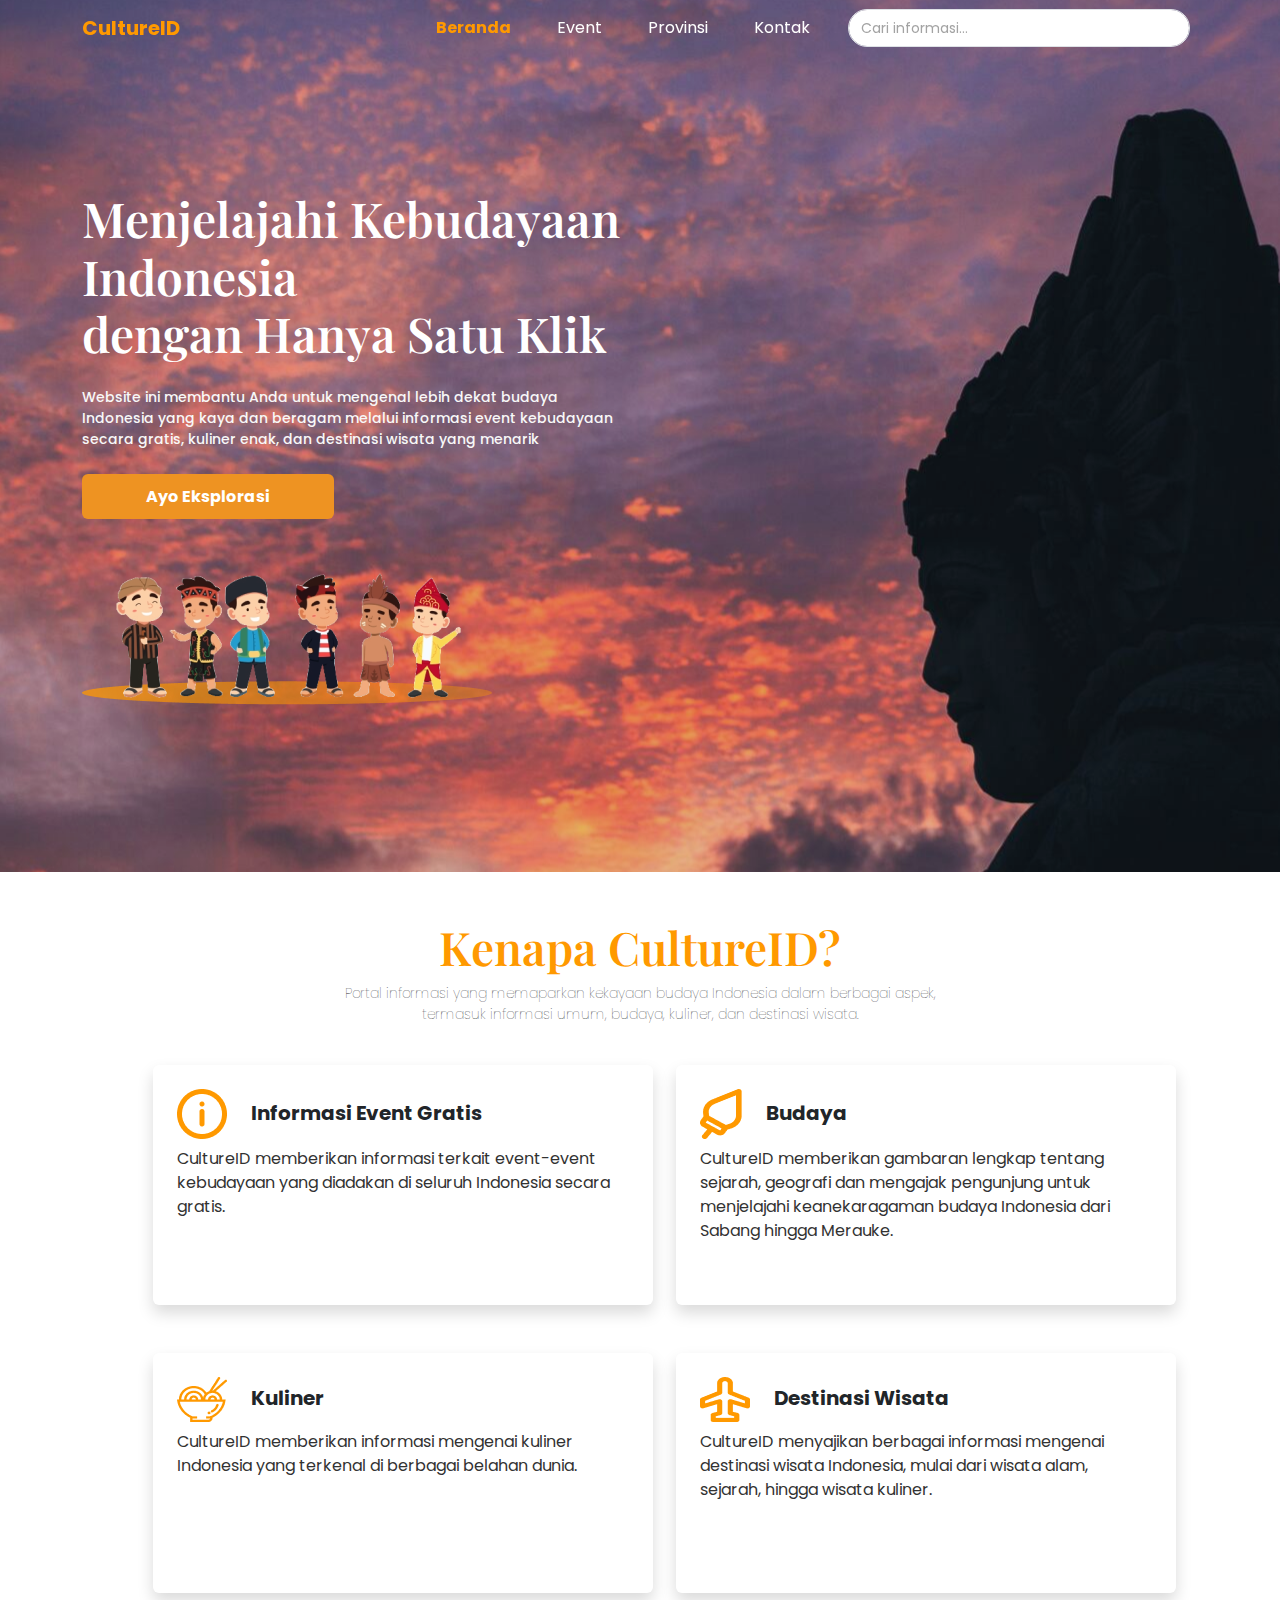
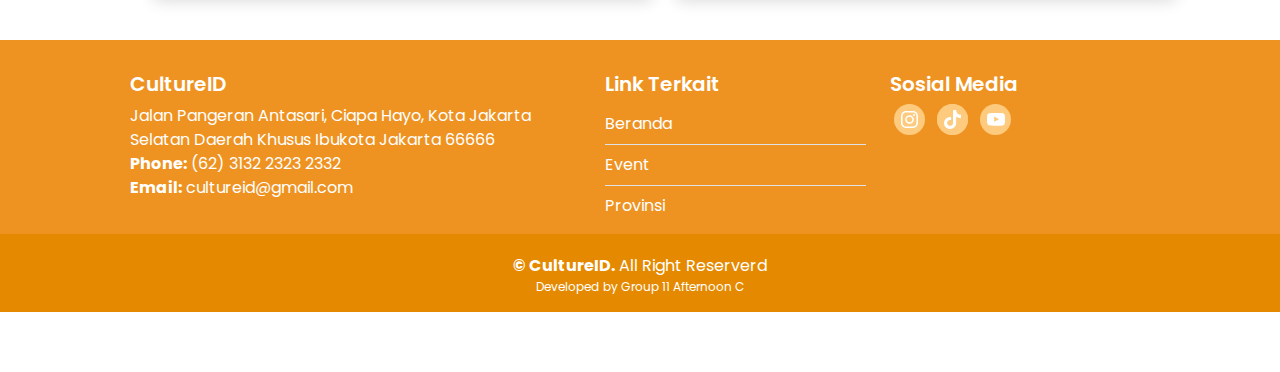
==== index.html @ 1897ec58 "edit sedikit di beranda" ====
<!DOCTYPE html>
<html lang="en">

<head>
    <meta charset="UTF-8">
    <meta name="viewport" content="width=device-width, initial-scale=1.0">
    <link rel="stylesheet" href="assets/css/bootstrap.min.css">
    <link rel="stylesheet" href="assets/css/style.css">
    <link href="https://fonts.googleapis.com/css2?family=Poppins:wght@300;400;600;700&display=swap" rel="stylesheet">
    <link href="https://fonts.googleapis.com/css2?family=Playfair+Display:wght@400;500;600;700&display=swap"
        rel="stylesheet">
    <title>CultureID</title>
</head>

<body>
    <!-- Navbar -->
    <nav class="navbar navbar-expand-lg fixed-top">
        <div class="container">
            <a class="navbar-brand" href="#">CultureID</a>
            <button class="navbar-toggler" type="button" data-bs-toggle="collapse"
                data-bs-target="#navbarSupportedContent" aria-controls="navbarSupportedContent" aria-expanded="false"
                aria-label="Toggle navigation">
                <span class="navbar-toggler-icon"></span>
            </button>
            <div class="collapse navbar-collapse" id="navbarSupportedContent">
                <ul class="navbar-nav ms-auto mb-2 mb-lg-0">
                    <li class="nav-item beranda">
                        <a class="nav-link active" href="index.html">Beranda</a>
                    </li>
                    <li class="nav-item beranda">
                        <a class="nav-link" href="event.html">Event</a>
                    </li>
                    <li class="nav-item beranda">
                        <a class="nav-link" href="provinsi.html">Provinsi</a>
                    </li>
                    <li class="nav-item beranda">
                        <a class="nav-link" href="kontak.html">Kontak</a>
                    </li>
                </ul>
                <form class="d-flex" role="search">
                    <input class="form-control search me-2" type="search" placeholder="Cari informasi..."
                        aria-label="Search">
                </form>
            </div>
        </div>
    </nav>
    <!-- Navbar -->

    <!-- Header -->
    <header>
        <div class="container">
            <div class="row">
                <div class="col-md-8">
                    <h1 class="mb-4">Menjelajahi Kebudayaan Indonesia<br>dengan Hanya Satu Klik</h1>
                    <p class="mb-4">Website ini membantu Anda untuk mengenal lebih dekat budaya<br>Indonesia yang kaya
                        dan beragam
                        melalui informasi event kebudayaan<br>secara gratis, kuliner enak, dan destinasi wisata yang
                        menarik
                    </p>
                    <a href="provinsi.html" class="btn btn-eksplorasi">Ayo Eksplorasi</a>
                </div>
            </div>
            <div class="row mt-5">
                <div class="col">
                    <img src="assets/images/vector.png">
                </div>
            </div>
        </div>
    </header>
    <!-- Header -->

    <!-- Isi kontennya -->
    <section class="content">
        <div class="container mt-5">
            <div class="row">
                <div class="col text-center">
                    <h1>Kenapa CultureID?</h1>
                    <p>Portal informasi yang memaparkan kekayaan budaya Indonesia dalam berbagai aspek,<br>
                        termasuk informasi umum, budaya, kuliner, dan destinasi wisata.</p>
                </div>
            </div>
            <div class="row justify-content-center">
                <div class="col-md-5 m-4">
                    <div class="card p-4 shadow border-0">
                        <h5>
                            <img class="me-4" src="assets/images/ic_info.png" alt="" /><b>Informasi Event Gratis</b>
                        </h5>
                        <p>CultureID memberikan informasi terkait event-event kebudayaan yang diadakan di seluruh
                            Indonesia secara gratis.</p>
                    </div>
                </div>
                <div class="col-md-5 m-4">
                    <div class="card p-4 shadow border-0">
                        <h5>
                            <img class="me-4" src="assets/images/ic_budaya.png" alt="" /><b>Budaya</b>
                        </h5>
                        <p>CultureID memberikan gambaran lengkap tentang sejarah, geografi dan mengajak pengunjung untuk
                            menjelajahi keanekaragaman budaya Indonesia dari Sabang hingga Merauke.</p>
                    </div>
                </div>
                <div class="col-md-5 m-4">
                    <div class="card p-4 shadow border-0">
                        <h5>
                            <img class="me-4" src="assets/images/ic_kuliner.png" alt="" /><b>Kuliner</b>
                        </h5>
                        <p>CultureID memberikan informasi mengenai kuliner Indonesia yang terkenal di berbagai belahan
                            dunia.</p>
                    </div>
                </div>
                <div class="col-md-5 m-4">
                    <div class="card p-4 shadow border-0">
                        <h5>
                            <img class="me-4" src="assets/images/ic_destinasi.png" /><b>Destinasi Wisata</b>
                        </h5>
                        <p>CultureID menyajikan berbagai informasi mengenai destinasi wisata Indonesia, mulai dari
                            wisata alam, sejarah, hingga wisata kuliner.</p>
                    </div>
                </div>
            </div>
    </section>
    <!-- Isi kontennya -->


    <!-- Footer -->
    <footer>
        <div class="container pb-2">
            <div class="row justify-content-center">
                <div class="col-md-5">
                    <h5 class="fw-semibold">CultureID</h5>
                    <p class="mb-0">Jalan Pangeran Antasari, Ciapa Hayo, Kota Jakarta Selatan Daerah Khusus Ibukota
                        Jakarta 66666
                    </p>
                    <p class="mb-0"><span class="fw-bold">Phone:</span> (62) 3132 2323 2332</p>
                    <p><span class="fw-bold">Email:</span> cultureid@gmail.com</p>
                </div>
                <div class="col-md-3">
                    <h5 class="fw-semibold">Link Terkait</h5>
                    <ul class="navbar-nav">
                        <li class="border-bottom">
                            <a class="nav-link" href="index.html">Beranda</a>
                        </li>
                        <li class="border-bottom">
                            <a class="nav-link" href="event.html">Event</a>
                        </li>
                        <li>
                            <a class="nav-link" href="provinsi.html">Provinsi</a>
                        </li>
                    </ul>
                </div>
                <div class="col-md-3">
                    <h5 class="fw-semibold">Sosial Media</h5>
                    <a href="https://instagram.com/instagram" target="_blank" class="mx-1"><img
                            src="assets/images/ic_instagram.svg" alt=""></a>
                    <a href="https://www.tiktok.com/@tiktok?lang=id-ID" target="_blank" class="mx-1"><img
                            src="assets/images/ic_tiktok.svg" alt=""></a>
                    <a href="https://www.youtube.com/@YouTube" target="_blank" class="mx-1"><img
                            src="assets/images/ic_youtube.svg" alt=""></a>
                </div>
            </div>
        </div>
        <div class="copyright">
            <p class="mb-0"><strong>&copy; CultureID.</strong> All Right Reserverd</p>
            <p class="mb-0" style="font-size: 12px;">Developed by Group 11 Afternoon C</p>
        </div>
    </footer>
    <!-- Footer -->


    <script src="assets/js/index.js"></script>
    <script src="assets/js/bootstrap.bundle.min.js"></script>
</body>

</html>
---- assets/css/style.css ----
* {
    font-family: 'Poppins', sans-serif;
}

header {
    background-image: url('../images/background.jpg');
    min-height: 100vh;
    padding: 250px 0 165px;
    margin-top: -60px;
}

header h1 {
    font-family: 'Playfair Display', serif;
    color: #ffffff;
    font-weight: 600;
    font-size: 48px;
}
header p {
    font-size: 14px;
    color: #f8f8f8;
    font-weight: 500;
}

header .btn-eksplorasi {
    background-color: #EE9322;
    width: 252px;
    height: 45px;
    padding: 10px 0;
    color: #FFFFFF;
    font-weight: bold;
}

header .btn-eksplorasi:hover {
    background-color: #e67e00;
    color: #FFFFFF;
}

.content h1 {
    font-family: 'Playfair Display', serif;
    color: #FF9900;
    font-weight: 600;
    font-size: 46px;
}

.content p {
    font-size: 14px;
    font-weight: lighter;
}

.card {
    width: 500px;
    height: 240px;
}
.card p {
    color: #323232;
    font-size: 16px;
    font-weight: 400;
}
.navbar-brand {
    color: #FF9900;
    font-weight: bold;
}

.nav-item {
    margin-right: 30px;
}

.nav-item a {
    color: #202020;
}

.nav-item.beranda a {
    color: #ffffff;
}

.navbar-nav .nav-item a.active {
    color: #FF9900 !important;
    font-weight: bold;
}

.search {
    border-radius: 50px;
}

.form-control::placeholder {
    font-size: 14px;
    font-weight: light;
    color: #A3A3A3;
}

.content {
    min-height: 80vh;
}

footer {
    background-color: #EE9322;
    color: #FFF;
    padding-top: 32px;
}

.copyright {
    text-align: center;
    height: 78px;
    background-color: #E58A00;
    color: #FFF;
    padding: 20px 0;
}

.btn-kirim {
    background-color: #FF9900;
    color: #FFF;
    border-radius: 4px;
    height: 40px;
}

.btn-kirim:hover {
    background-color: rgb(240, 144, 0);
    color: #FFF;
}
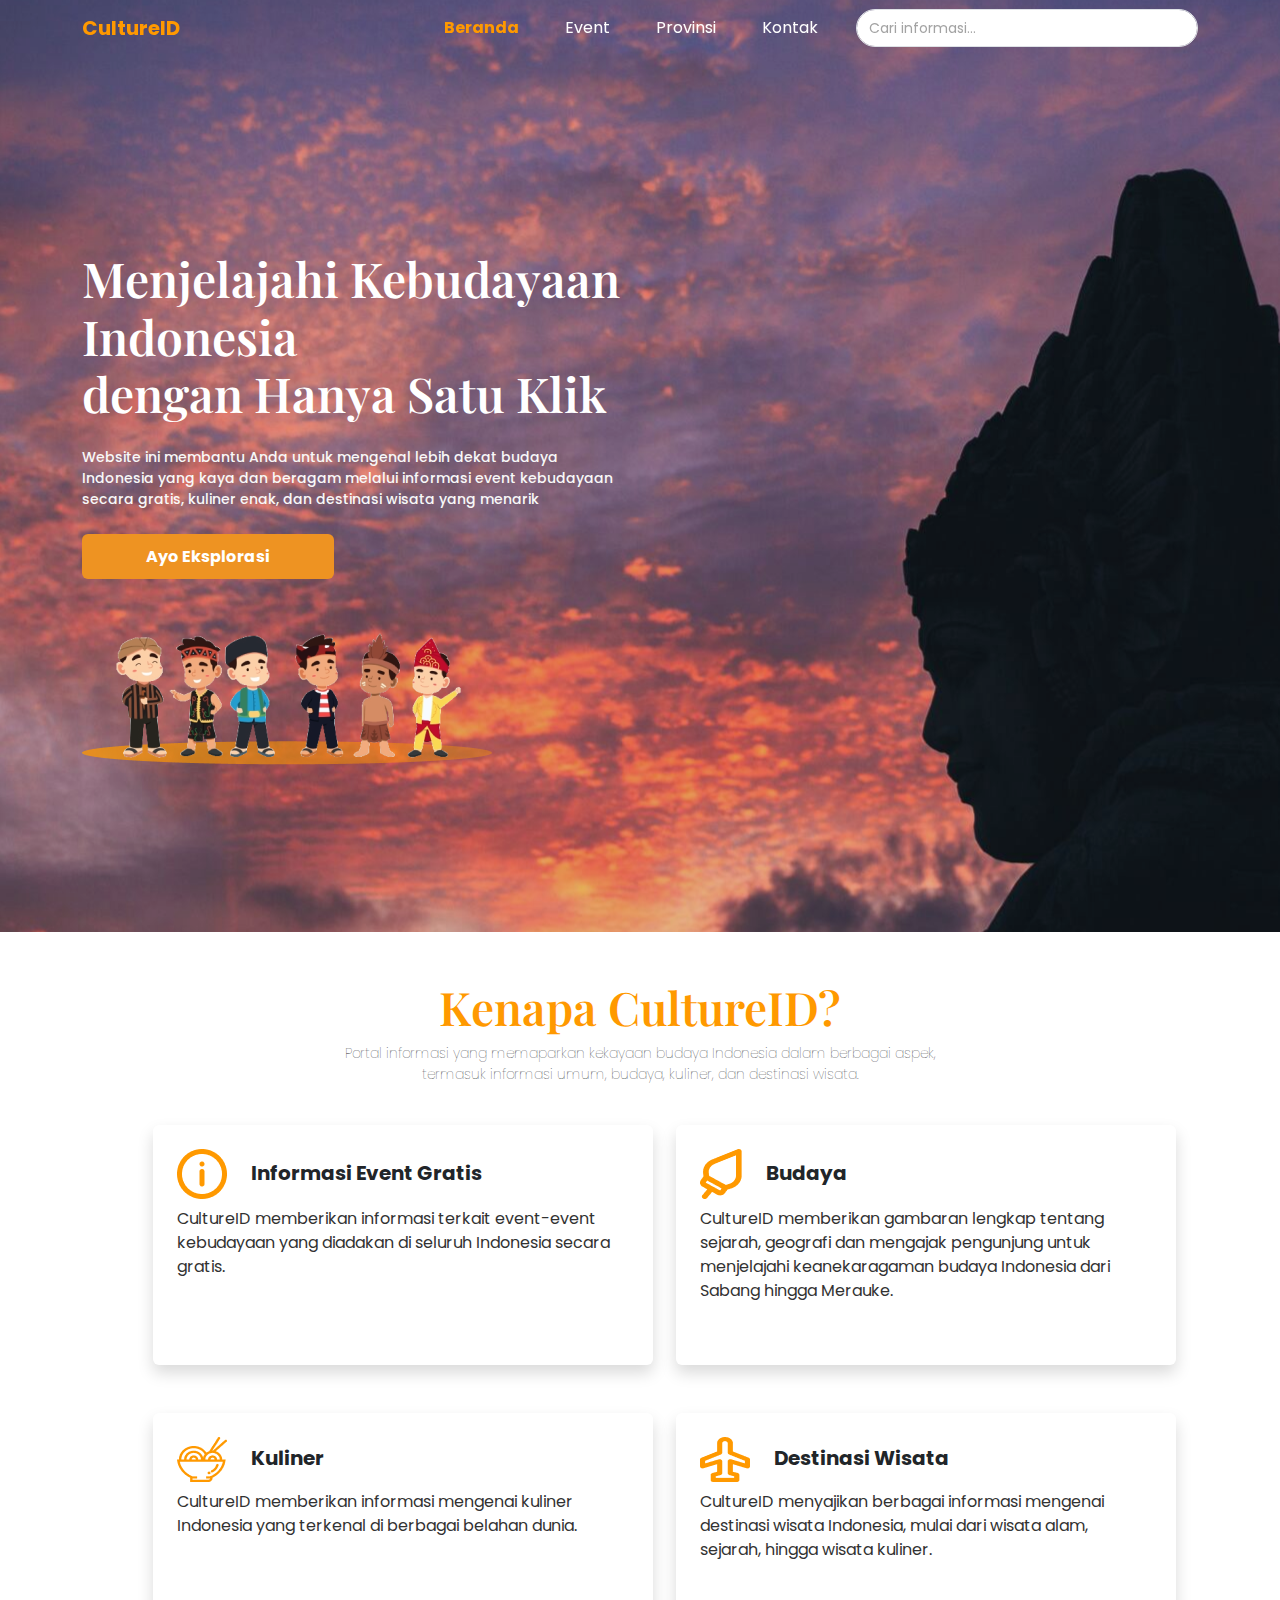
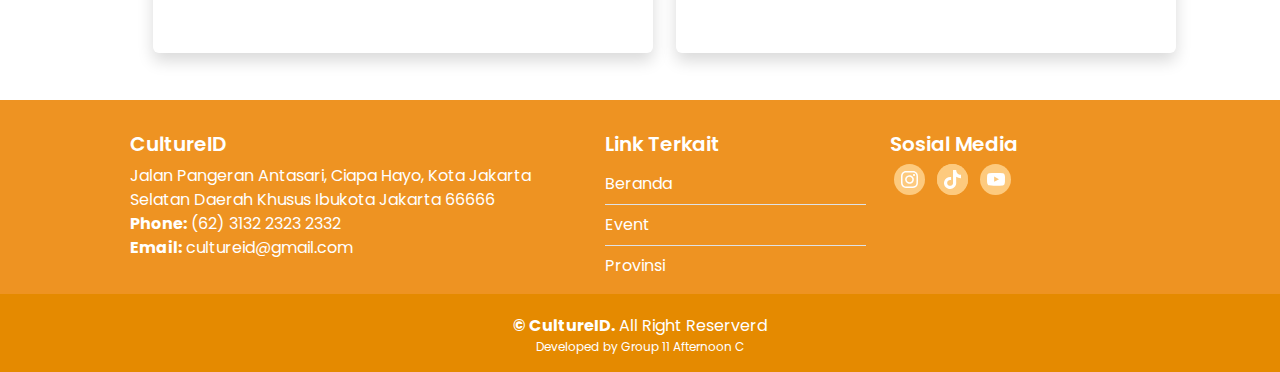
==== commit 81b76dd7: "feat: add provinsi page" ====
--- a/index.html
+++ b/index.html
@@ -38,7 +38,7 @@
                     </li>
                 </ul>
                 <form class="d-flex" role="search">
-                    <input class="form-control search me-2" type="search" placeholder="Cari informasi..."
+                    <input class="form-control search" type="search" placeholder="Cari informasi..."
                         aria-label="Search">
                 </form>
             </div>
@@ -170,4 +170,4 @@
     <script src="assets/js/bootstrap.bundle.min.js"></script>
 </body>
 
-</html>+</html>
--- a/assets/css/style.css
+++ b/assets/css/style.css
@@ -6,7 +6,6 @@
     background-image: url('../images/background.jpg');
     min-height: 100vh;
     padding: 250px 0 165px;
-    margin-top: -60px;
 }
 
 header h1 {
@@ -116,4 +115,4 @@
 .btn-kirim:hover {
     background-color: rgb(240, 144, 0);
     color: #FFF;
-}+}
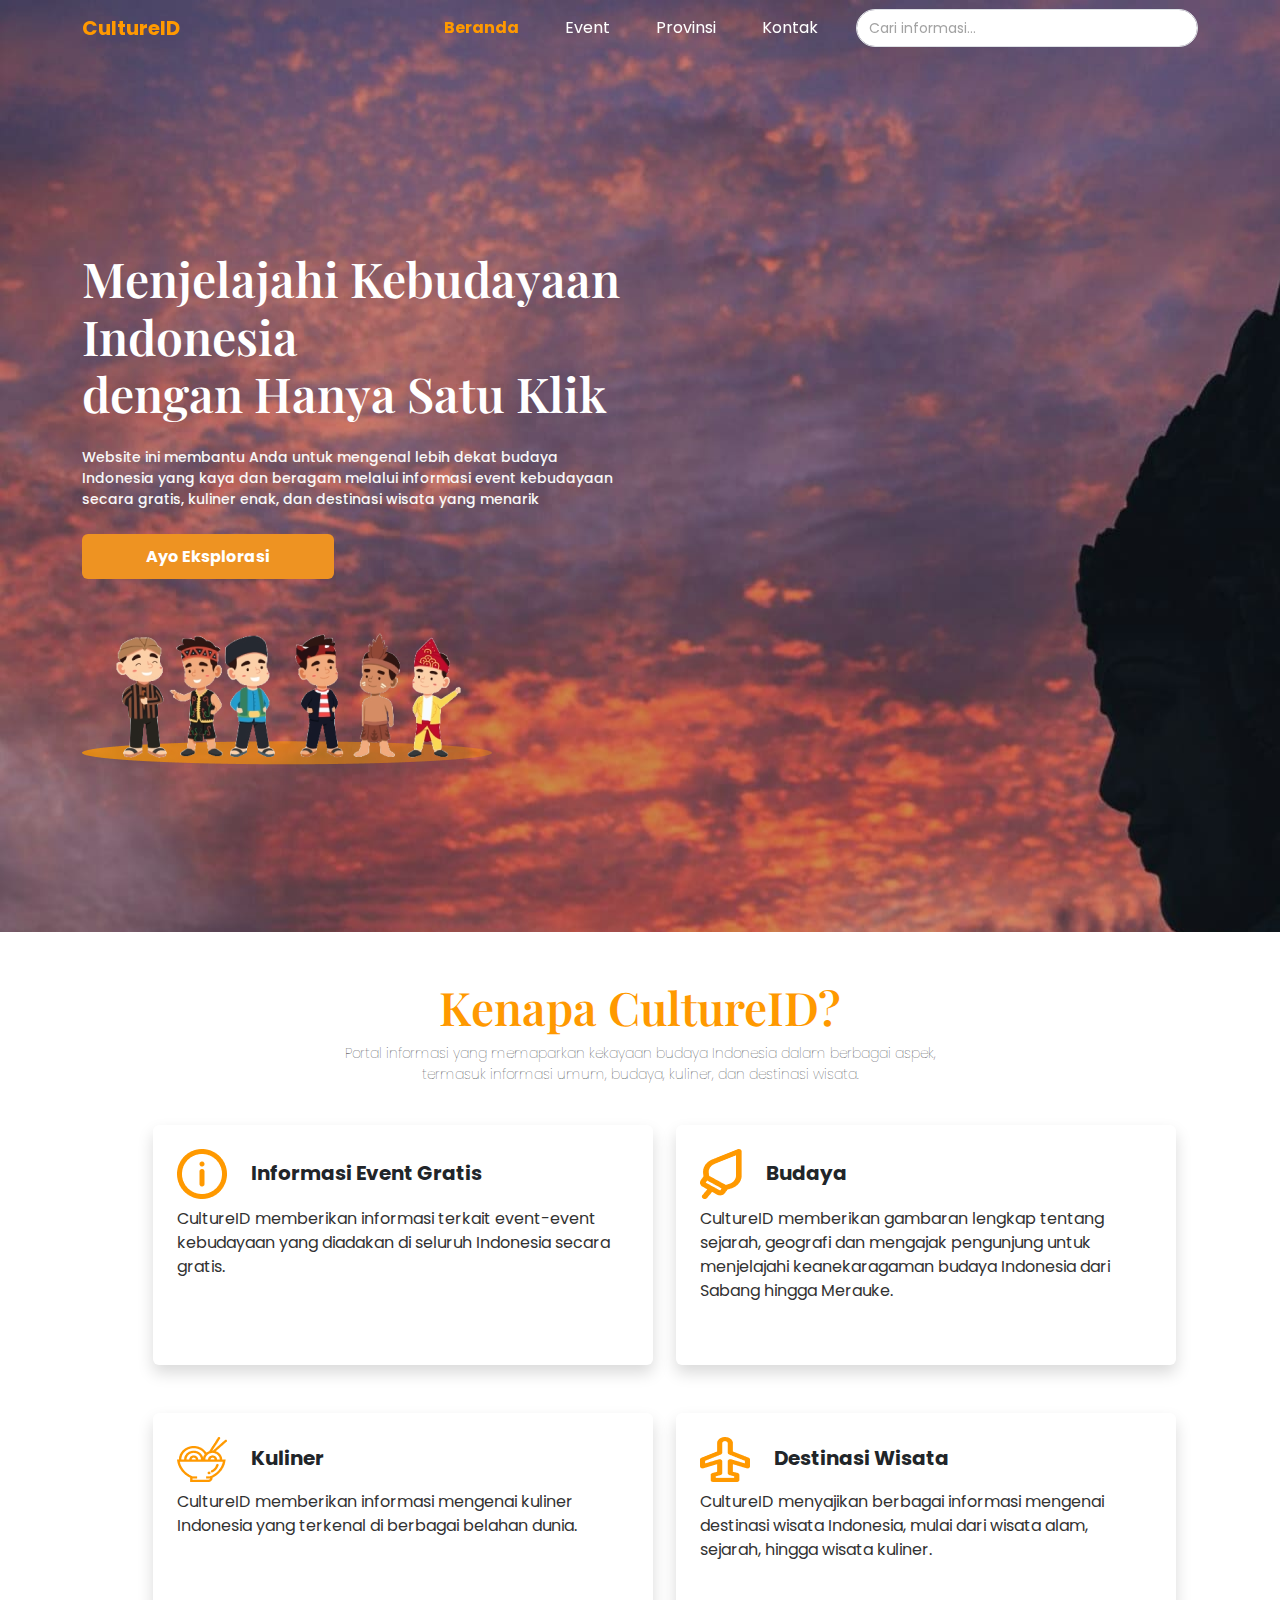
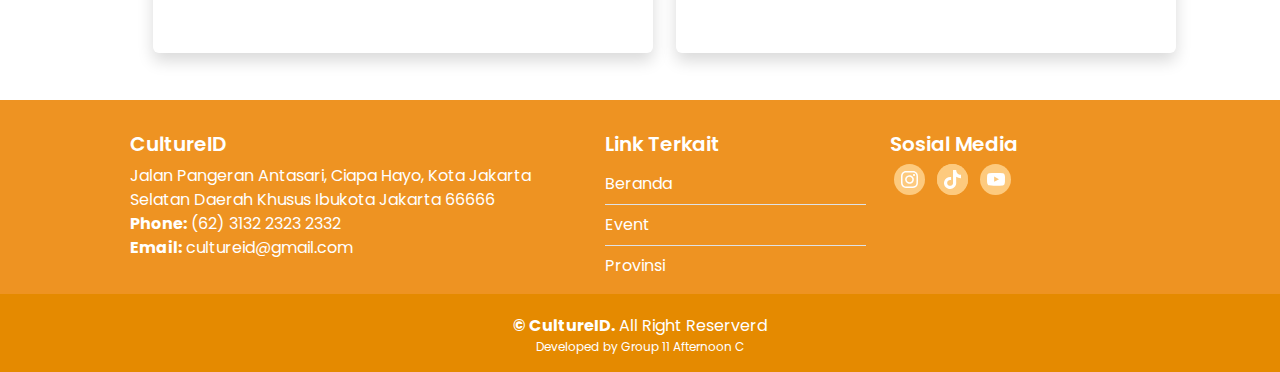
==== commit 0039a736: "Perubahan Tentang" ====
--- a/index.html
+++ b/index.html
@@ -34,7 +34,7 @@
                         <a class="nav-link" href="provinsi.html">Provinsi</a>
                     </li>
                     <li class="nav-item beranda">
-                        <a class="nav-link" href="kontak.html">Kontak</a>
+                        <a class="nav-link" href="Tentang.html">Kontak</a>
                     </li>
                 </ul>
                 <form class="d-flex" role="search">
--- a/assets/css/style.css
+++ b/assets/css/style.css
@@ -3,7 +3,7 @@
 }
 
 header {
-    background-image: url('../images/background.jpg');
+    background-image: url('../images/background2.jpg');
     min-height: 100vh;
     padding: 250px 0 165px;
 }
@@ -116,3 +116,166 @@
     background-color: rgb(240, 144, 0);
     color: #FFF;
 }
+
+
+
+
+/* Halaman Detail Event */
+.section-details-header {
+    background-color: #f1f1f1;
+    min-height: 300px;
+  }
+  
+  .section-details-content {
+    margin-top: -250px;
+    min-height: 100vh;
+    margin-bottom: 100px;
+  }
+
+
+  .section-details-content .breadcrumb {
+    margin-bottom: 30px;
+  }
+  .section-details-content .breadcrumb-item.active {
+    font-weight: bold;
+    color: #FF9900;
+  }
+  .section-details-content .card-details {
+    width: 100%;
+    height: 100%;
+    padding: 30px;
+    border-radius: 11px;
+  }
+  .section-details-content .card-details h1 {
+    color: #071C42;
+    font-size: 26px;
+  }
+  .section-details-content .card-details h2 {
+    font-size: 20px;
+  }
+  .section-details-content .card-details p {
+    font-size: 18px;
+    color: #B1B1B1;
+  }
+  .section-details-content .gallery .xzoom-container {
+    display: block;
+  }
+  .section-details-content .gallery .xzoom-container .xzoom {
+    width: 100%;
+    box-shadow: none;
+    margin-bottom: 10px;
+  }
+  .section-details-content .gallery .xzoom-container .xactive {
+    border: 4px solid #1abc9c;
+    box-shadow: none;
+  }
+
+  .section-details-content .features {
+    margin-top: 20px;
+  }
+  .section-details-content .features h3 {
+    font-size: 18px;
+    color: #071C42;
+    margin-bottom: 0;
+  }
+  .section-details-content .features p {
+    margin-bottom: 0;
+  }
+  .section-details-content .features .description {
+    margin-left: 10px;
+    overflow: hidden;
+    float: left;
+  }
+  .section-details-content .features .features-image {
+    float: left;
+  }
+
+  .section-details-content .card-right {
+    height: auto;
+    border-bottom-right-radius: 0;
+    border-bottom-left-radius: 0;
+  }
+  .section-details-content .join-container {
+    margin-top: -16px;
+  }
+  .section-details-content .join-container .btn-join-now {
+    width: 100%;
+    background-color: #FF9E53;
+    color: #fff;
+    border-radius: 0;
+  }
+  .section-details-content .join-container .btn-join-now:hover {
+    background-color: #ffb57c;
+    color: #fff;
+  }
+/* Halaman Detail Event */
+
+/* Isi konten tentang kami */
+.content1 {
+  margin: 40px 10%;
+  padding: 0px 20px;
+  font-family: Poppins;
+  line-height: 4vh;
+}
+
+
+.content1 h2 {
+  font-size: 50px;
+  color: #FF9900;
+  font-family: fairdisplay;
+  text-align: center;
+}
+
+.content1 h3 {
+  font-size: 14px;
+  color: #6C6C6C;
+  font-family: Poppins;
+  text-align: center;
+  line-height: 4vh;
+}
+
+.content2 {
+  font-size: 16px;
+  font-family: Poppins;
+  color: #6C6C6C;
+  display: flex;
+  margin: 0px 0px 50px;
+
+}
+
+.content3 {
+  margin: 0px 5px 50px;
+  padding: 10px;
+  text-align: justify;
+}
+
+.content3 p {
+  padding-right: 120px;
+}
+
+.content3a {
+  margin: 0px;
+  padding: 10px;
+  text-align: justify;
+}
+
+.content3a p {
+  padding-left: 14px;
+}
+
+/* Akhir tentang kami */
+
+/* Tim kami */
+.content4 h2 {
+  font-size: 50px;
+  font-family: fairdisplay;
+  text-align: center;
+  color: #FF9900;
+}
+
+.content4 p {
+  font-size: 14px;
+  font-family: Poppins;
+  text-align: center;
+  color: #6C6C6C;
+}
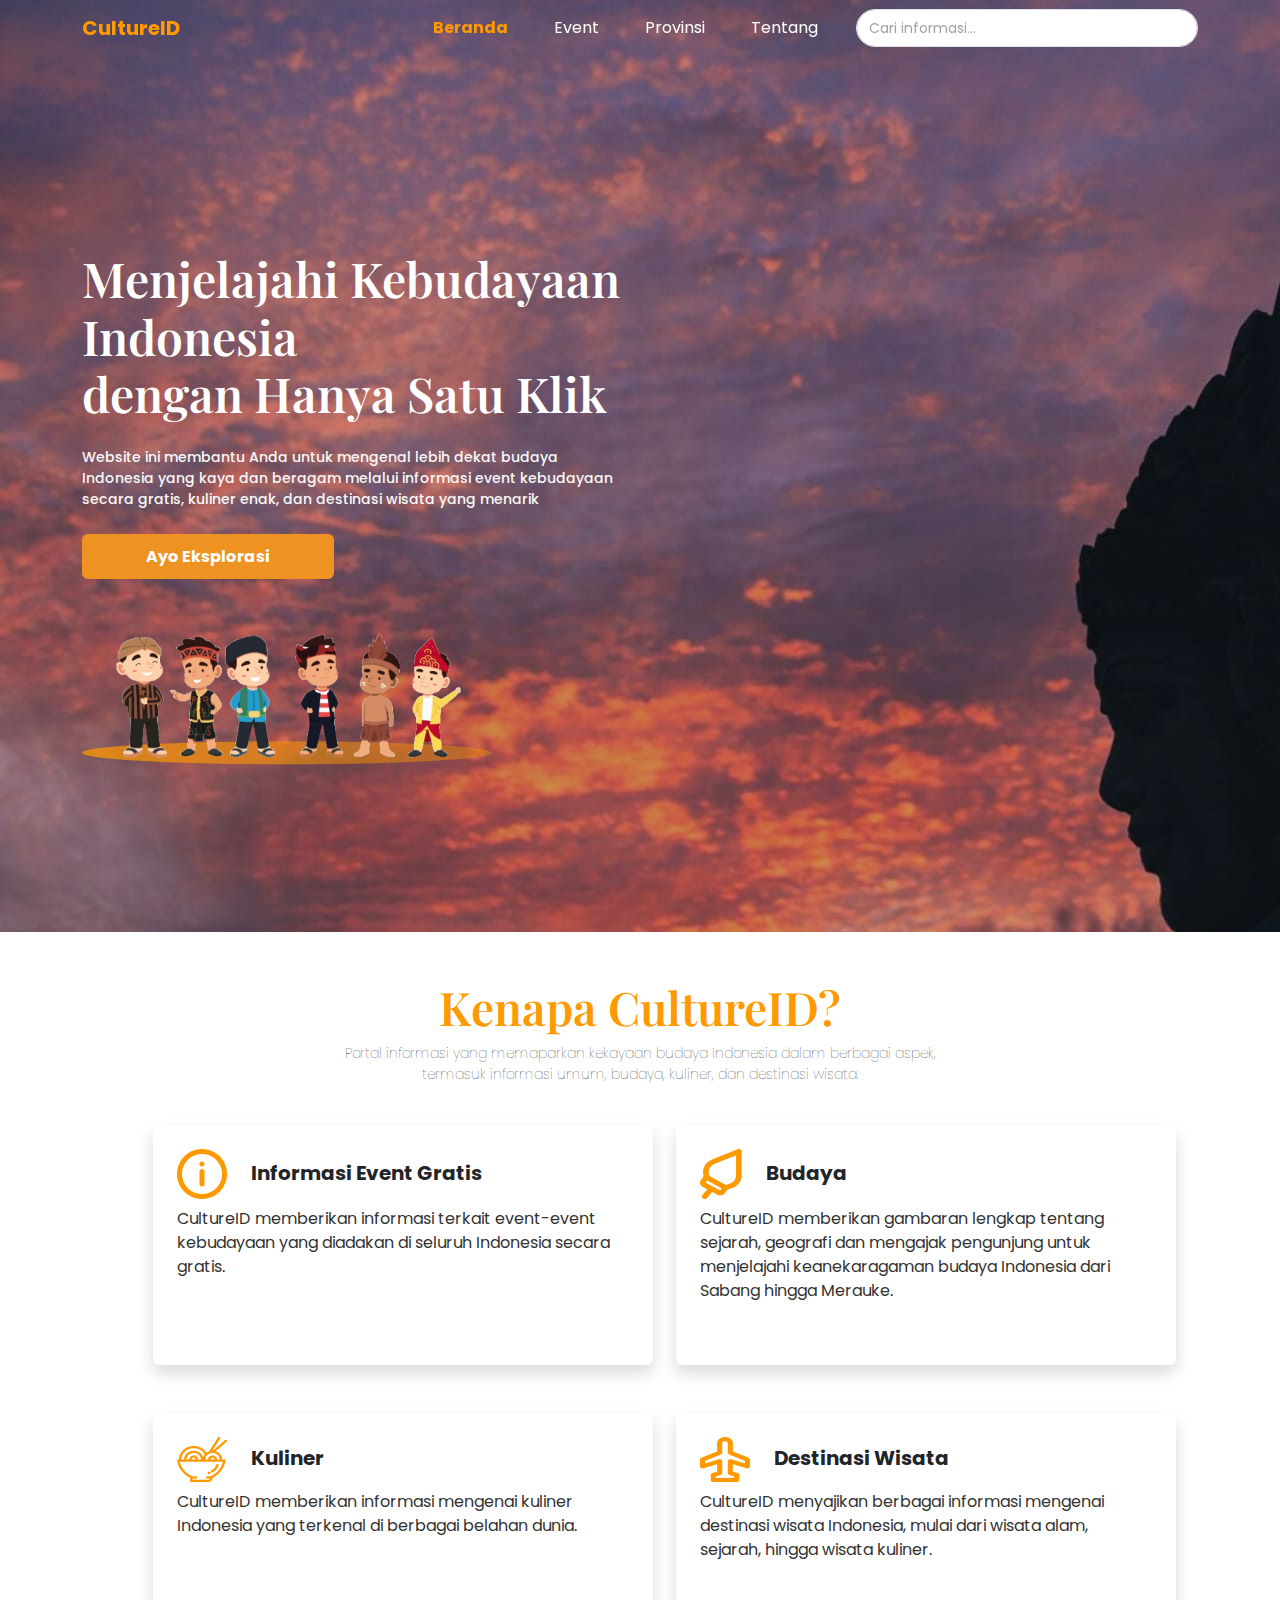
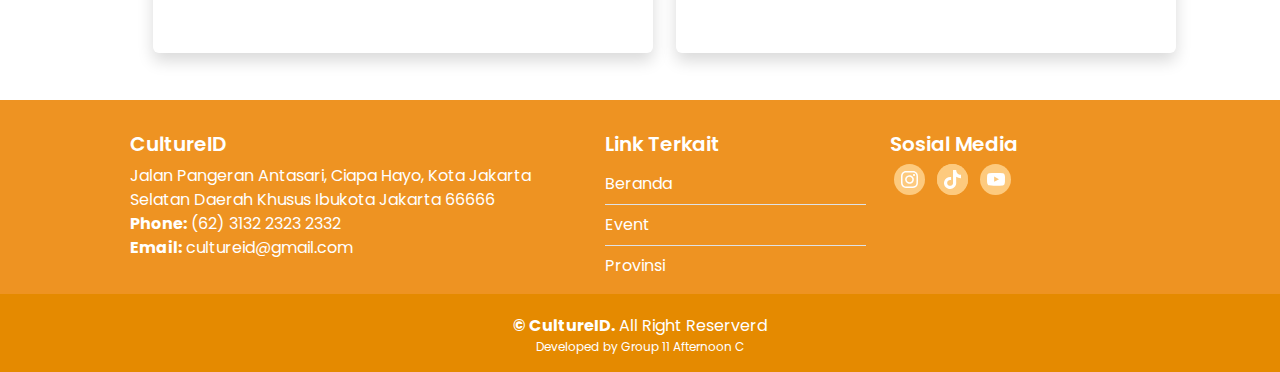
==== commit a438e4cf: "Perubahan kata Kontak" ====
--- a/index.html
+++ b/index.html
@@ -34,7 +34,7 @@
                         <a class="nav-link" href="provinsi.html">Provinsi</a>
                     </li>
                     <li class="nav-item beranda">
-                        <a class="nav-link" href="Tentang.html">Kontak</a>
+                        <a class="nav-link" href="Tentang.html">Tentang</a>
                     </li>
                 </ul>
                 <form class="d-flex" role="search">
--- a/assets/css/style.css
+++ b/assets/css/style.css
@@ -279,3 +279,4 @@
   text-align: center;
   color: #6C6C6C;
 }
+
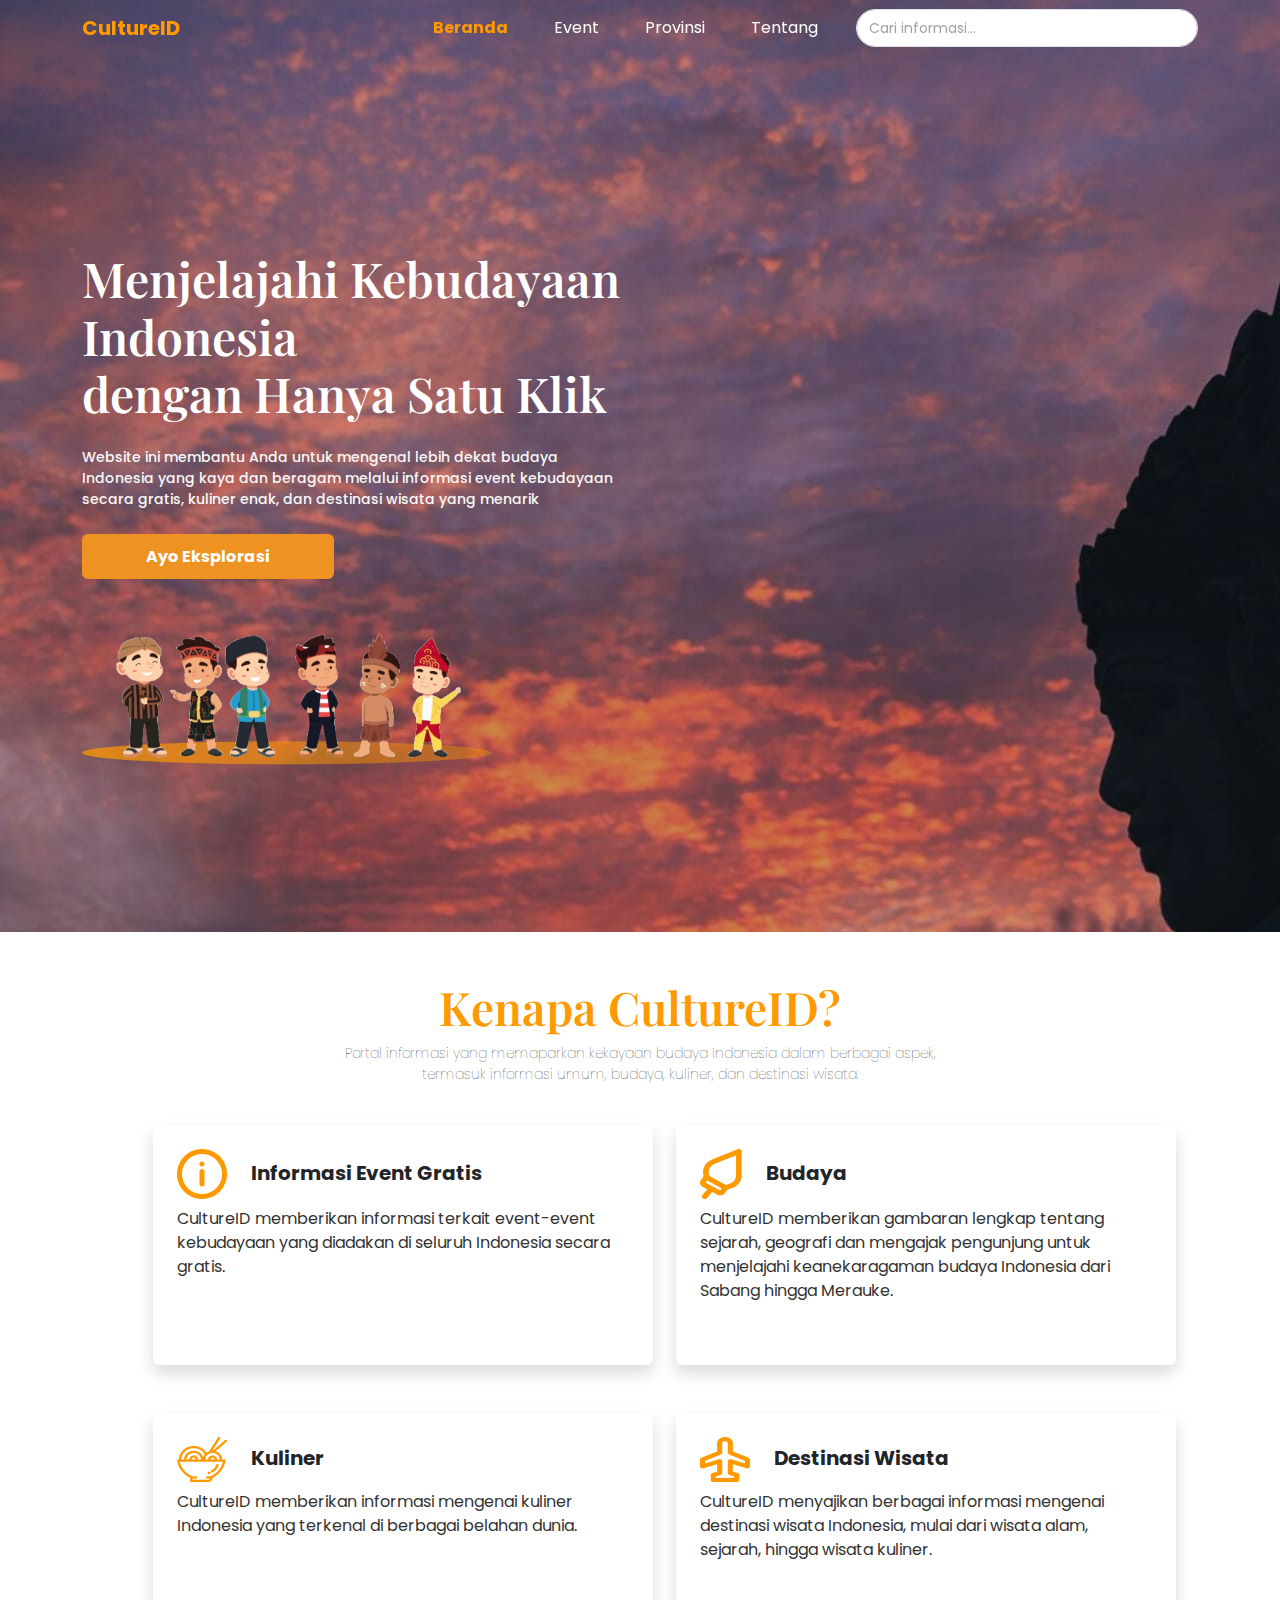
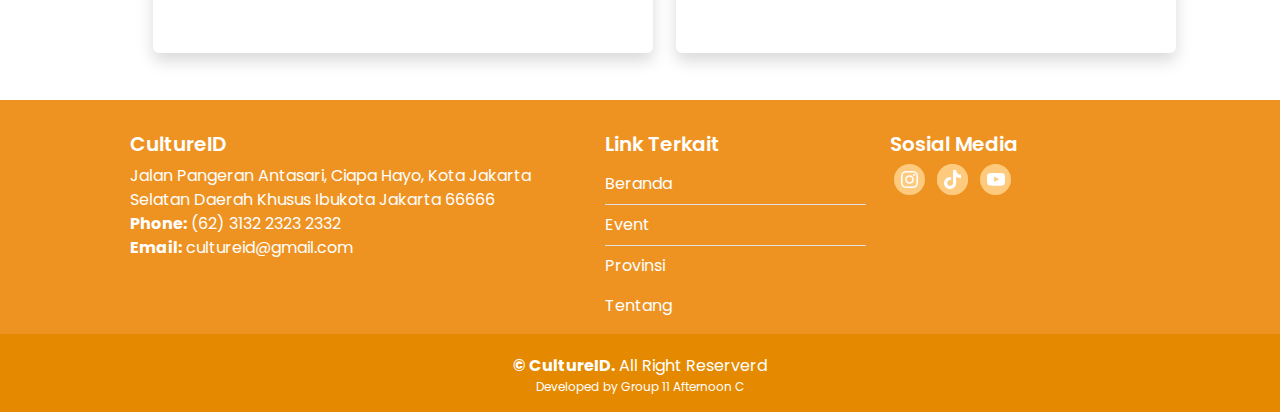
==== commit daade6b3: "Sedikit perubahan di Footer" ====
--- a/index.html
+++ b/index.html
@@ -34,7 +34,7 @@
                         <a class="nav-link" href="provinsi.html">Provinsi</a>
                     </li>
                     <li class="nav-item beranda">
-                        <a class="nav-link" href="Tentang.html">Tentang</a>
+                        <a class="nav-link" href="tentang.html">Tentang</a>
                     </li>
                 </ul>
                 <form class="d-flex" role="search">
@@ -117,6 +117,7 @@
                     </div>
                 </div>
             </div>
+        </div>
     </section>
     <!-- Isi kontennya -->
 
@@ -145,6 +146,9 @@
                         <li>
                             <a class="nav-link" href="provinsi.html">Provinsi</a>
                         </li>
+                        <li>
+                            <a class="nav-link" href="tentang.html">Tentang</a>
+                        </li>
                     </ul>
                 </div>
                 <div class="col-md-3">
--- a/assets/css/style.css
+++ b/assets/css/style.css
@@ -1,120 +1,120 @@
 * {
-    font-family: 'Poppins', sans-serif;
+  font-family: 'Poppins', sans-serif;
 }
 
 header {
-    background-image: url('../images/background2.jpg');
-    min-height: 100vh;
-    padding: 250px 0 165px;
+  background-image: url('../images/background2.jpg');
+  min-height: 100vh;
+  padding: 250px 0 165px;
 }
 
 header h1 {
-    font-family: 'Playfair Display', serif;
-    color: #ffffff;
-    font-weight: 600;
-    font-size: 48px;
+  font-family: 'Playfair Display', serif;
+  color: #ffffff;
+  font-weight: 600;
+  font-size: 48px;
 }
 header p {
-    font-size: 14px;
-    color: #f8f8f8;
-    font-weight: 500;
+  font-size: 14px;
+  color: #f8f8f8;
+  font-weight: 500;
 }
 
 header .btn-eksplorasi {
-    background-color: #EE9322;
-    width: 252px;
-    height: 45px;
-    padding: 10px 0;
-    color: #FFFFFF;
-    font-weight: bold;
+  background-color: #EE9322;
+  width: 252px;
+  height: 45px;
+  padding: 10px 0;
+  color: #FFFFFF;
+  font-weight: bold;
 }
 
 header .btn-eksplorasi:hover {
-    background-color: #e67e00;
-    color: #FFFFFF;
+  background-color: #e67e00;
+  color: #FFFFFF;
 }
 
 .content h1 {
-    font-family: 'Playfair Display', serif;
-    color: #FF9900;
-    font-weight: 600;
-    font-size: 46px;
+  font-family: 'Playfair Display', serif;
+  color: #FF9900;
+  font-weight: 600;
+  font-size: 46px;
 }
 
 .content p {
-    font-size: 14px;
-    font-weight: lighter;
+  font-size: 14px;
+  font-weight: lighter;
 }
 
 .card {
-    width: 500px;
-    height: 240px;
+  width: 500px;
+  height: 240px;
 }
 .card p {
-    color: #323232;
-    font-size: 16px;
-    font-weight: 400;
+  color: #323232;
+  font-size: 16px;
+  font-weight: 400;
 }
 .navbar-brand {
-    color: #FF9900;
-    font-weight: bold;
+  color: #FF9900;
+  font-weight: bold;
 }
 
 .nav-item {
-    margin-right: 30px;
+  margin-right: 30px;
 }
 
 .nav-item a {
-    color: #202020;
+  color: #202020;
 }
 
 .nav-item.beranda a {
-    color: #ffffff;
+  color: #ffffff;
 }
 
 .navbar-nav .nav-item a.active {
-    color: #FF9900 !important;
-    font-weight: bold;
+  color: #FF9900 !important;
+  font-weight: bold;
 }
 
 .search {
-    border-radius: 50px;
+  border-radius: 50px;
 }
 
 .form-control::placeholder {
-    font-size: 14px;
-    font-weight: light;
-    color: #A3A3A3;
+  font-size: 14px;
+  font-weight: light;
+  color: #A3A3A3;
 }
 
 .content {
-    min-height: 80vh;
+  min-height: 80vh;
 }
 
 footer {
-    background-color: #EE9322;
-    color: #FFF;
-    padding-top: 32px;
+  background-color: #EE9322;
+  color: #FFF;
+  padding-top: 32px;
 }
 
 .copyright {
-    text-align: center;
-    height: 78px;
-    background-color: #E58A00;
-    color: #FFF;
-    padding: 20px 0;
+  text-align: center;
+  height: 78px;
+  background-color: #E58A00;
+  color: #FFF;
+  padding: 20px 0;
 }
 
 .btn-kirim {
-    background-color: #FF9900;
-    color: #FFF;
-    border-radius: 4px;
-    height: 40px;
+  background-color: #FF9900;
+  color: #FFF;
+  border-radius: 4px;
+  height: 40px;
 }
 
 .btn-kirim:hover {
-    background-color: rgb(240, 144, 0);
-    color: #FFF;
+  background-color: rgb(240, 144, 0);
+  color: #FFF;
 }
 
 
@@ -122,161 +122,176 @@
 
 /* Halaman Detail Event */
 .section-details-header {
-    background-color: #f1f1f1;
-    min-height: 300px;
-  }
-  
-  .section-details-content {
-    margin-top: -250px;
-    min-height: 100vh;
-    margin-bottom: 100px;
-  }
-
-
-  .section-details-content .breadcrumb {
-    margin-bottom: 30px;
-  }
-  .section-details-content .breadcrumb-item.active {
-    font-weight: bold;
-    color: #FF9900;
-  }
-  .section-details-content .card-details {
-    width: 100%;
-    height: 100%;
-    padding: 30px;
-    border-radius: 11px;
-  }
-  .section-details-content .card-details h1 {
-    color: #071C42;
-    font-size: 26px;
-  }
-  .section-details-content .card-details h2 {
-    font-size: 20px;
-  }
-  .section-details-content .card-details p {
-    font-size: 18px;
-    color: #B1B1B1;
-  }
-  .section-details-content .gallery .xzoom-container {
-    display: block;
-  }
-  .section-details-content .gallery .xzoom-container .xzoom {
-    width: 100%;
-    box-shadow: none;
-    margin-bottom: 10px;
-  }
-  .section-details-content .gallery .xzoom-container .xactive {
-    border: 4px solid #1abc9c;
-    box-shadow: none;
-  }
-
-  .section-details-content .features {
-    margin-top: 20px;
-  }
-  .section-details-content .features h3 {
-    font-size: 18px;
-    color: #071C42;
-    margin-bottom: 0;
-  }
-  .section-details-content .features p {
-    margin-bottom: 0;
-  }
-  .section-details-content .features .description {
-    margin-left: 10px;
-    overflow: hidden;
-    float: left;
-  }
-  .section-details-content .features .features-image {
-    float: left;
-  }
-
-  .section-details-content .card-right {
-    height: auto;
-    border-bottom-right-radius: 0;
-    border-bottom-left-radius: 0;
-  }
-  .section-details-content .join-container {
-    margin-top: -16px;
-  }
-  .section-details-content .join-container .btn-join-now {
-    width: 100%;
-    background-color: #FF9E53;
-    color: #fff;
-    border-radius: 0;
-  }
-  .section-details-content .join-container .btn-join-now:hover {
-    background-color: #ffb57c;
-    color: #fff;
-  }
+  background-color: #f1f1f1;
+  min-height: 300px;
+}
+
+.section-details-content {
+  margin-top: -250px;
+  min-height: 100vh;
+  margin-bottom: 100px;
+}
+
+
+.section-details-content .breadcrumb {
+  margin-bottom: 30px;
+}
+.section-details-content .breadcrumb-item.active {
+  font-weight: bold;
+  color: #FF9900;
+}
+.section-details-content .card-details {
+  width: 100%;
+  height: 100%;
+  padding: 30px;
+  border-radius: 11px;
+}
+.section-details-content .card-details h1 {
+  color: #071C42;
+  font-size: 26px;
+}
+.section-details-content .card-details h2 {
+  font-size: 20px;
+}
+.section-details-content .card-details p {
+  font-size: 18px;
+  color: #B1B1B1;
+}
+.section-details-content .gallery .xzoom-container {
+  display: block;
+}
+.section-details-content .gallery .xzoom-container .xzoom {
+  width: 100%;
+  box-shadow: none;
+  margin-bottom: 10px;
+}
+.section-details-content .gallery .xzoom-container .xactive {
+  border: 4px solid #1abc9c;
+  box-shadow: none;
+}
+
+.section-details-content .features {
+  margin-top: 20px;
+}
+.section-details-content .features h3 {
+  font-size: 18px;
+  color: #071C42;
+  margin-bottom: 0;
+}
+.section-details-content .features p {
+  margin-bottom: 0;
+}
+.section-details-content .features .description {
+  margin-left: 10px;
+  overflow: hidden;
+  float: left;
+}
+.section-details-content .features .features-image {
+  float: left;
+}
+
+.section-details-content .card-right {
+  height: auto;
+  border-bottom-right-radius: 0;
+  border-bottom-left-radius: 0;
+}
+.section-details-content .join-container {
+  margin-top: -16px;
+}
+.section-details-content .join-container .btn-join-now {
+  width: 100%;
+  background-color: #FF9E53;
+  color: #fff;
+  border-radius: 0;
+}
+.section-details-content .join-container .btn-join-now:hover {
+  background-color: #ffb57c;
+  color: #fff;
+}
 /* Halaman Detail Event */
 
-/* Isi konten tentang kami */
-.content1 {
-  margin: 40px 10%;
-  padding: 0px 20px;
-  font-family: Poppins;
-  line-height: 4vh;
-}
-
-
-.content1 h2 {
-  font-size: 50px;
-  color: #FF9900;
-  font-family: fairdisplay;
-  text-align: center;
-}
-
-.content1 h3 {
-  font-size: 14px;
-  color: #6C6C6C;
-  font-family: Poppins;
-  text-align: center;
-  line-height: 4vh;
-}
-
-.content2 {
-  font-size: 16px;
-  font-family: Poppins;
-  color: #6C6C6C;
-  display: flex;
-  margin: 0px 0px 50px;
-
-}
-
-.content3 {
-  margin: 0px 5px 50px;
-  padding: 10px;
-  text-align: justify;
-}
-
-.content3 p {
-  padding-right: 120px;
-}
-
-.content3a {
-  margin: 0px;
-  padding: 10px;
-  text-align: justify;
-}
-
-.content3a p {
-  padding-left: 14px;
-}
-
-/* Akhir tentang kami */
-
-/* Tim kami */
-.content4 h2 {
-  font-size: 50px;
-  font-family: fairdisplay;
-  text-align: center;
-  color: #FF9900;
-}
-
-.content4 p {
-  font-size: 14px;
-  font-family: Poppins;
-  text-align: center;
-  color: #6C6C6C;
-}
-
+
+
+/* Halaman Tentang */
+.tentang h1 {
+font-family: 'Playfair Display', serif;
+color: #FF9900;
+font-weight: 600;
+font-size: 48px;
+}
+.tentang p {
+font-size: 14px;
+color: #44494C;
+font-weight: 400;
+}
+.tentang .misi li {
+font-size: 14px;
+color: #44494C;
+font-weight: 400;
+}
+.background-tim {
+background-color: #F5F5F5;
+min-height: 660px;
+}
+.tim {
+margin-top: -650px;
+}
+
+.isi {
+margin-top: 300px;
+}
+
+.tim h1 {
+font-family: 'Playfair Display', serif;
+color: #FF9900;
+font-weight: 600;
+font-size: 48px;
+}
+
+.tim p {
+font-size: 14px;
+color: #44494C;
+font-weight: 400;
+}
+
+.tim .kotak {
+width: 300px;
+height: 280px;
+background-color: #FFF;
+border-radius: 20px;
+box-sizing: border-box;
+}
+
+.tim .deskripsi {
+margin-top: 16px;
+}
+.tim .deskripsi h5 {
+font-weight: 600;
+font-size: 20px;
+}
+.tim .deskripsi p {
+font-size: 16px;
+color: #5E5E5E;
+}
+.tim .kotak .link {
+width: 300px;
+height: 52px;
+background-color: #EE9322;
+border-bottom-left-radius: 20px;
+border-bottom-right-radius: 20px;
+}
+
+
+.kontak h1 {
+font-family: 'Playfair Display', serif;
+color: #FF9900;
+font-weight: 600;
+font-size: 48px;
+}
+
+.kontak p {
+font-size: 14px;
+color: #44494C;
+font-weight: 400;
+}
+
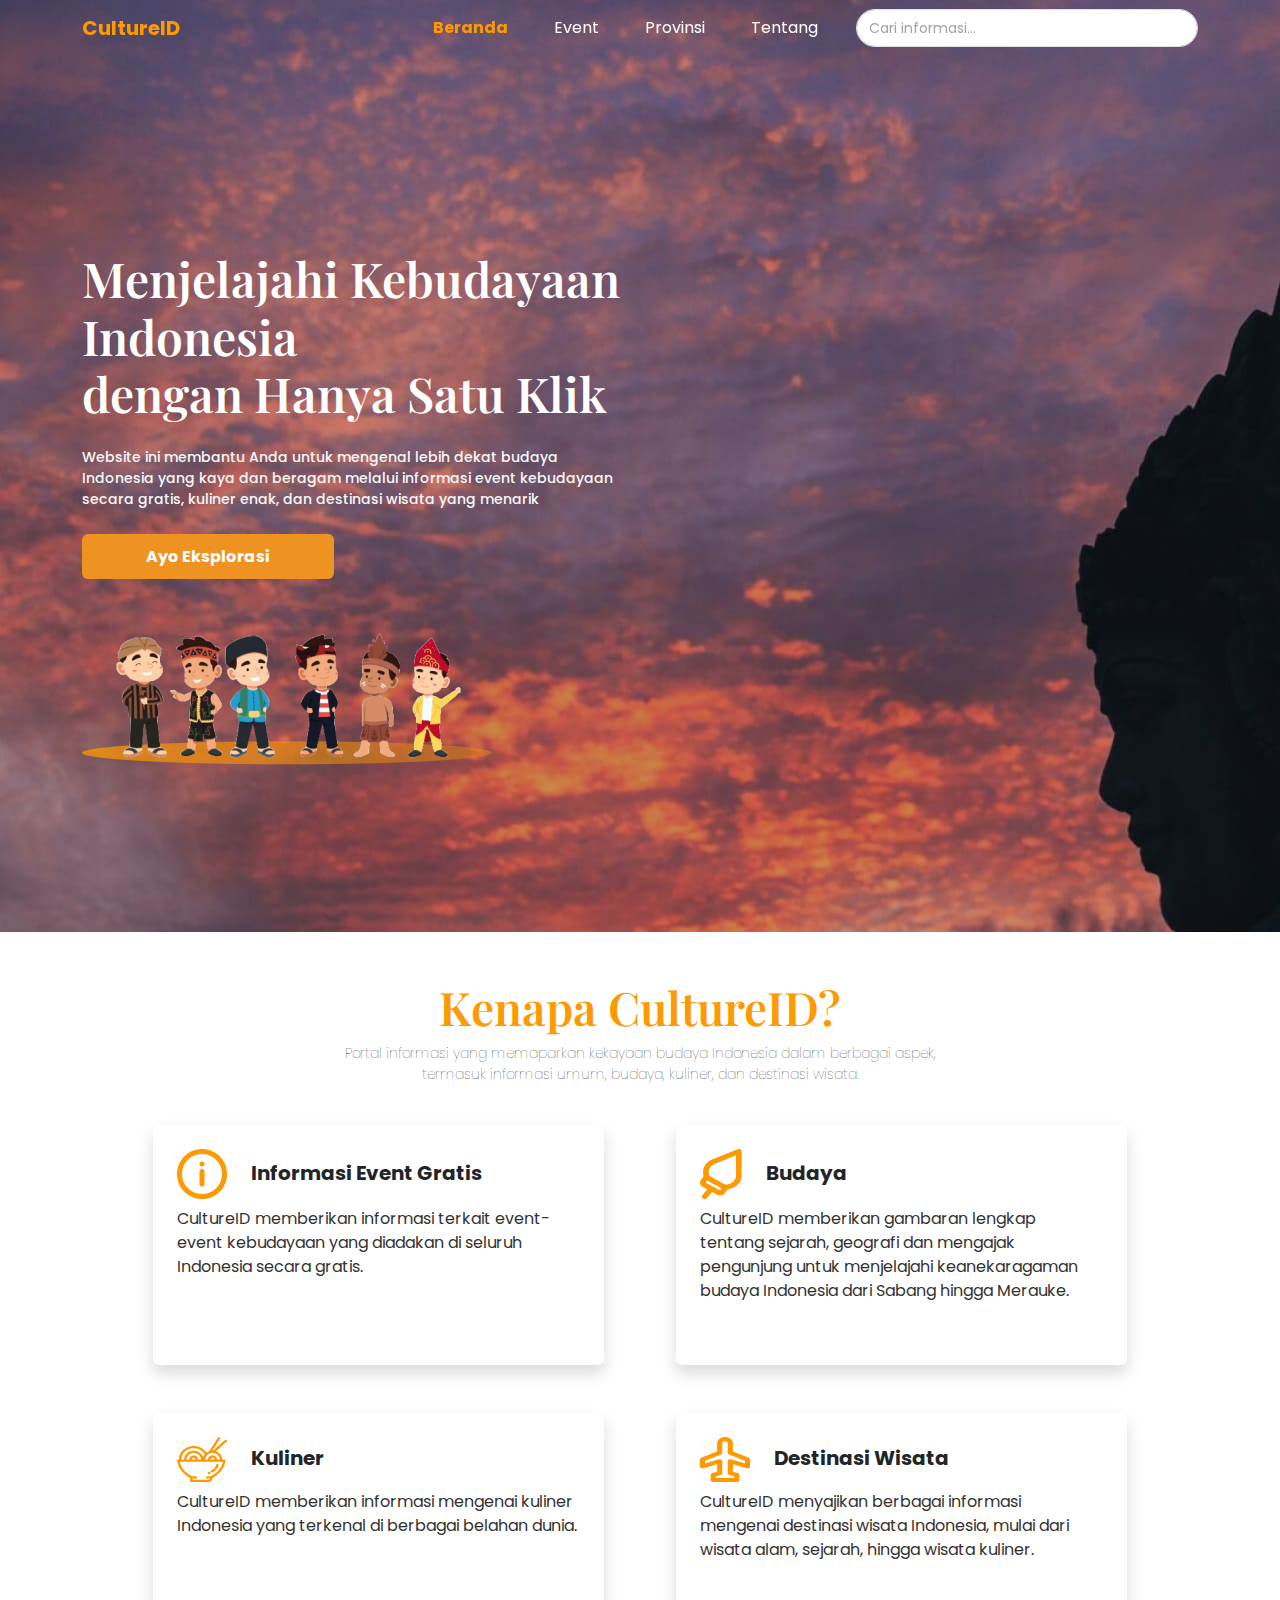
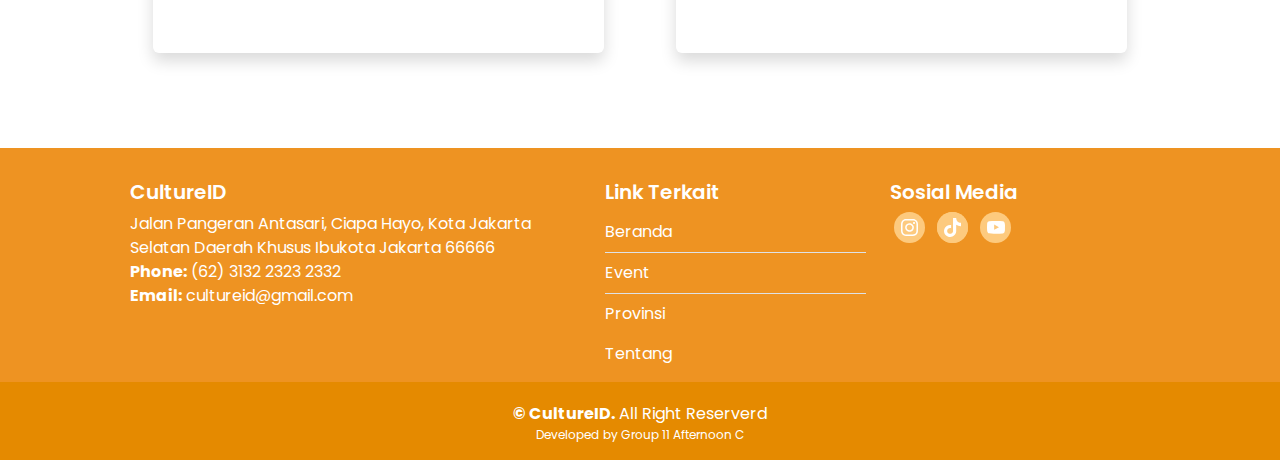
==== commit b67f2f6e: "update responsive" ====
--- a/index.html
+++ b/index.html
@@ -80,37 +80,37 @@
                 </div>
             </div>
             <div class="row justify-content-center">
-                <div class="col-md-5 m-4">
-                    <div class="card p-4 shadow border-0">
+                <div class="col-lg-5 m-4">
+                    <div class="card p-4 mx-auto shadow border-0">
                         <h5>
-                            <img class="me-4" src="assets/images/ic_info.png" alt="" /><b>Informasi Event Gratis</b>
+                            <img class="pe-4" src="assets/images/ic_info.png" alt="" /><b>Informasi Event Gratis</b>
                         </h5>
                         <p>CultureID memberikan informasi terkait event-event kebudayaan yang diadakan di seluruh
                             Indonesia secara gratis.</p>
                     </div>
                 </div>
-                <div class="col-md-5 m-4">
-                    <div class="card p-4 shadow border-0">
+                <div class="col-lg-5 m-4">
+                    <div class="card p-4 mx-auto shadow border-0">
                         <h5>
-                            <img class="me-4" src="assets/images/ic_budaya.png" alt="" /><b>Budaya</b>
+                            <img class="pe-4" src="assets/images/ic_budaya.png" alt="" /><b>Budaya</b>
                         </h5>
                         <p>CultureID memberikan gambaran lengkap tentang sejarah, geografi dan mengajak pengunjung untuk
                             menjelajahi keanekaragaman budaya Indonesia dari Sabang hingga Merauke.</p>
                     </div>
                 </div>
-                <div class="col-md-5 m-4">
-                    <div class="card p-4 shadow border-0">
+                <div class="col-lg-5 m-4">
+                    <div class="card p-4 mx-auto shadow border-0">
                         <h5>
-                            <img class="me-4" src="assets/images/ic_kuliner.png" alt="" /><b>Kuliner</b>
+                            <img class="pe-4" src="assets/images/ic_kuliner.png" alt="" /><b>Kuliner</b>
                         </h5>
                         <p>CultureID memberikan informasi mengenai kuliner Indonesia yang terkenal di berbagai belahan
                             dunia.</p>
                     </div>
                 </div>
-                <div class="col-md-5 m-4">
-                    <div class="card p-4 shadow border-0">
+                <div class="col-lg-5 m-4">
+                    <div class="card p-4 mx-auto shadow border-0">
                         <h5>
-                            <img class="me-4" src="assets/images/ic_destinasi.png" /><b>Destinasi Wisata</b>
+                            <img class="pe-4" src="assets/images/ic_destinasi.png" /><b>Destinasi Wisata</b>
                         </h5>
                         <p>CultureID menyajikan berbagai informasi mengenai destinasi wisata Indonesia, mulai dari
                             wisata alam, sejarah, hingga wisata kuliner.</p>
@@ -123,7 +123,7 @@
 
 
     <!-- Footer -->
-    <footer>
+    <footer class="mt-5">
         <div class="container pb-2">
             <div class="row justify-content-center">
                 <div class="col-md-5">
@@ -174,4 +174,4 @@
     <script src="assets/js/bootstrap.bundle.min.js"></script>
 </body>
 
-</html>
+</html>--- a/assets/css/style.css
+++ b/assets/css/style.css
@@ -4,6 +4,7 @@
 
 header {
   background-image: url('../images/background2.jpg');
+  background-repeat: no-repeat;
   min-height: 100vh;
   padding: 250px 0 165px;
 }
@@ -47,7 +48,7 @@
 }
 
 .card {
-  width: 500px;
+  /* width: 300px; */
   height: 240px;
 }
 .card p {
